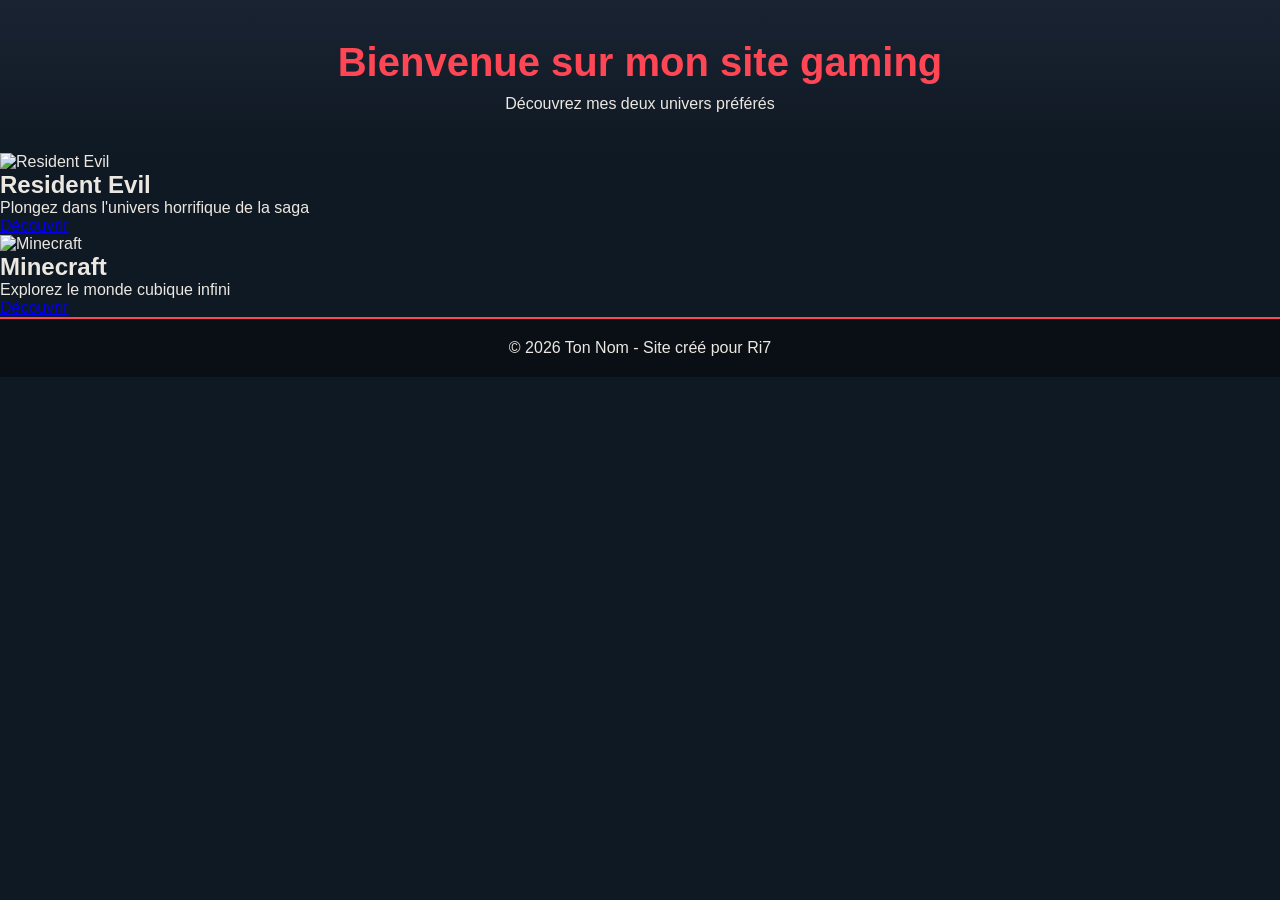
==== index.html @ 4b8ec7ff "footer" ====
<!DOCTYPE html>
<html lang="fr">
<head>
    <meta charset="UTF-8">
    <meta name="viewport" content="width=device-width, initial-scale=1.0">
    <title>Accueil - Mon Site Gaming</title>
    <link rel="stylesheet" href="./assets/css/style.css">
</head>
<body>
     <header>
        <h1>Bienvenue sur mon site gaming</h1>
        <p>Découvrez mes deux univers préférés</p>
        
    </header>
    <main class="games-grid">
        <article class="game-card">
            <img src="images/resident-evil.jpg" alt="Resident Evil">
            <div class="game-info">
                <h2>Resident Evil</h2>
                <p>Plongez dans l'univers horrifique de la saga</p>
                <a href="resident-evil.html" class="btn">Découvrir</a>
            </div>
        </article>

        <article class="game-card">
            <img src="images/minecraft.jpg" alt="Minecraft">
            <div class="game-info">
                <h2>Minecraft</h2>
                <p>Explorez le monde cubique infini</p>
                <a href="minecraft.html" class="btn">Découvrir</a>
            </div>
        </article>
    </main>
<footer>
        <p>© 2026 Ton Nom - Site créé pour Ri7</p>
    </footer>
    
    
</body>
</html>
---- assets/css/style.css ----
* {
    margin: 0;
    padding: 0;
    box-sizing: border-box;
}


body {
    font-family: Arial, sans-serif;
    background: #0f1923;
    color: #ece8e1;
    min-height: 100vh;
    display: flex;
    flex-direction: column;
}

header {
    text-align: center;
    padding: 40px 20px;
    background: linear-gradient(to bottom, #1a2332, #0f1923);
}

header h1 {
    font-size: 2.5rem;
    margin-bottom: 10px;
    color: #ff4655;
}

footer {
    text-align: center;
    padding: 20px;
    background: #0a0f16;
    border-top: 2px solid #ff4655;
}
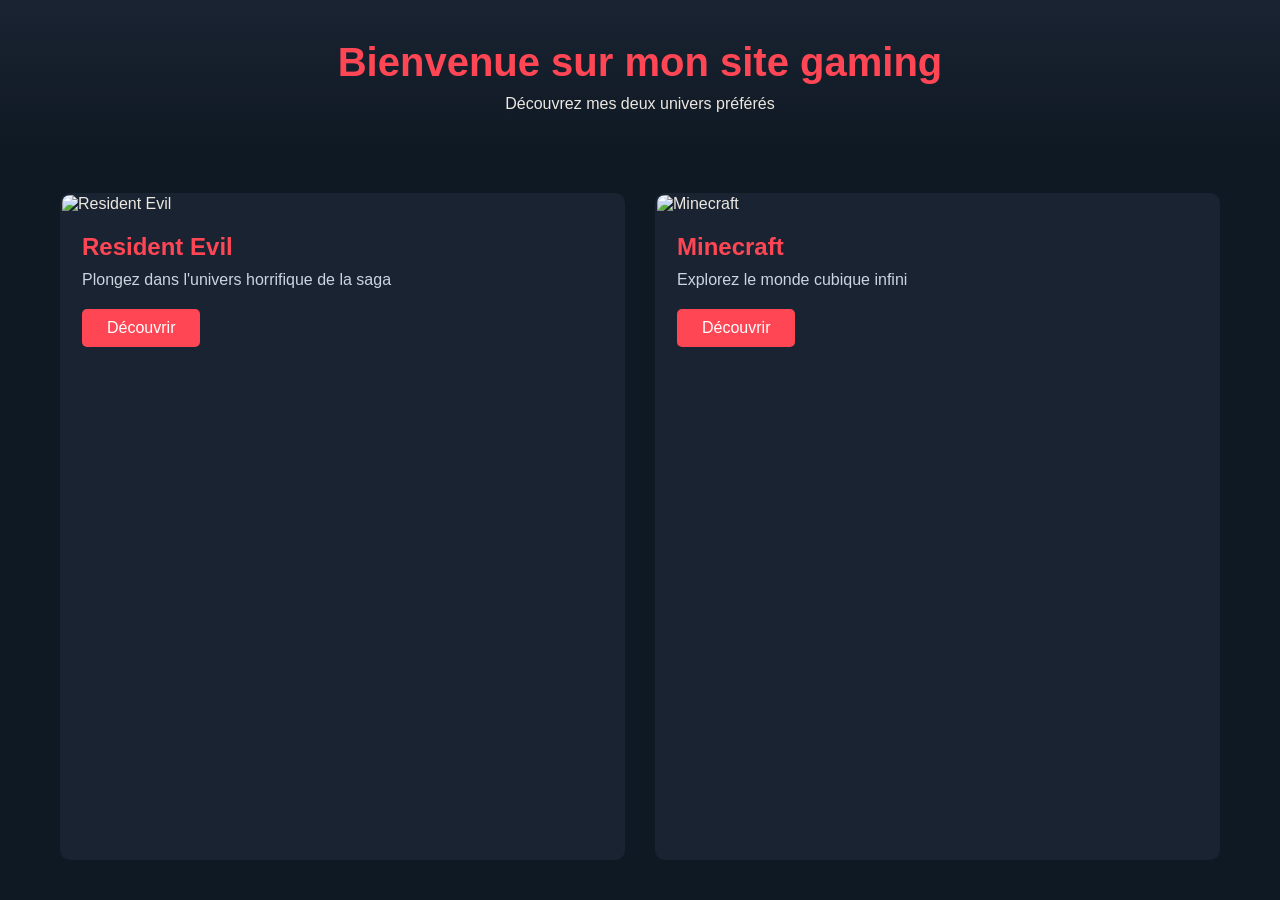
==== commit 1472c3e7: "content" ====
--- a/index.html
+++ b/index.html
@@ -1,16 +1,18 @@
 <!DOCTYPE html>
 <html lang="fr">
+
 <head>
     <meta charset="UTF-8">
     <meta name="viewport" content="width=device-width, initial-scale=1.0">
     <title>Accueil - Mon Site Gaming</title>
     <link rel="stylesheet" href="./assets/css/style.css">
 </head>
+
 <body>
-     <header>
+    <header>
         <h1>Bienvenue sur mon site gaming</h1>
         <p>Découvrez mes deux univers préférés</p>
-        
+
     </header>
     <main class="games-grid">
         <article class="game-card">
@@ -31,10 +33,7 @@
             </div>
         </article>
     </main>
-<footer>
-        <p>© 2026 Ton Nom - Site créé pour Ri7</p>
-    </footer>
-    
-    
+
 </body>
+
 </html>
--- a/assets/css/style.css
+++ b/assets/css/style.css
@@ -3,7 +3,6 @@
     padding: 0;
     box-sizing: border-box;
 }
-
 
 body {
     font-family: Arial, sans-serif;
@@ -26,9 +25,63 @@
     color: #ff4655;
 }
 
-footer {
-    text-align: center;
+main {
+    flex: 1;
+    padding: 40px 20px;
+    max-width: 1200px;
+    margin: 0 auto;
+    width: 100%;
+}
+
+.games-grid {
+    display: grid;
+    grid-template-columns: repeat(auto-fit, minmax(300px, 1fr));
+    gap: 30px;
+}
+
+.game-card {
+    background: #1a2332;
+    border-radius: 10px;
+    overflow: hidden;
+    transition: transform 0.3s;
+    border: 2px solid transparent;
+}
+
+.game-card:hover {
+    transform: translateY(-10px);
+    border-color: #ff4655;
+}
+
+.game-card img {
+    width: 100%;
+    height: 250px;
+    object-fit: cover;
+}
+
+.game-info {
     padding: 20px;
-    background: #0a0f16;
-    border-top: 2px solid #ff4655;
+}
+
+.game-info h2 {
+    color: #ff4655;
+    margin-bottom: 10px;
+}
+
+.game-info p {
+    margin-bottom: 20px;
+    color: #cbd5e1;
+}
+
+.btn {
+    display: inline-block;
+    background: #ff4655;
+    color: #fff;
+    padding: 10px 25px;
+    text-decoration: none;
+    border-radius: 5px;
+    transition: background 0.3s;
+}
+
+.btn:hover {
+    background: #e63946;
 }
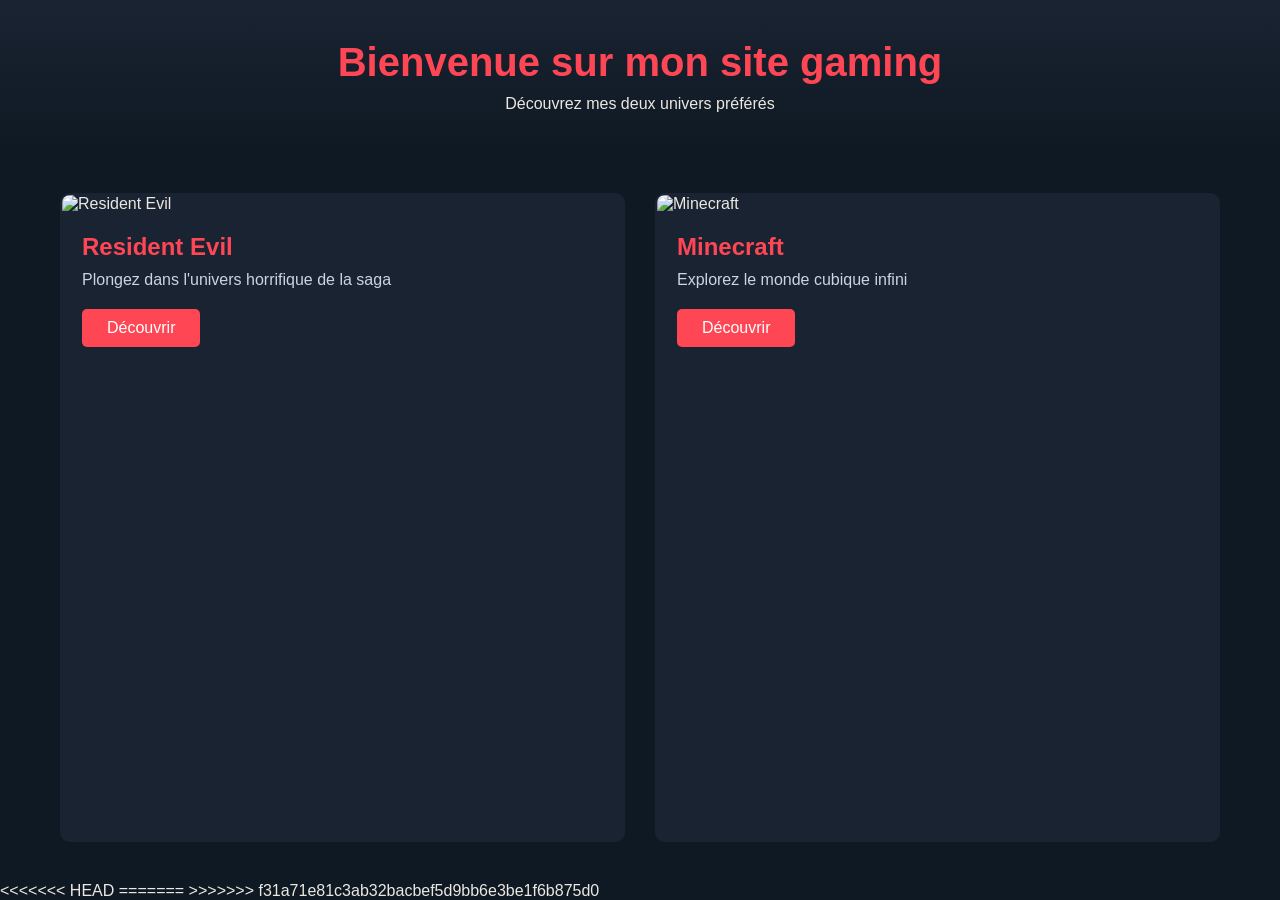
==== commit b257459a: "content" ====
--- a/index.html
+++ b/index.html
@@ -35,5 +35,8 @@
     </main>
 
 </body>
+<<<<<<< HEAD
 
+=======
+>>>>>>> f31a71e81c3ab32bacbef5d9bb6e3be1f6b875d0
 </html>
--- a/assets/css/style.css
+++ b/assets/css/style.css
@@ -84,4 +84,4 @@
 
 .btn:hover {
     background: #e63946;
-}+}
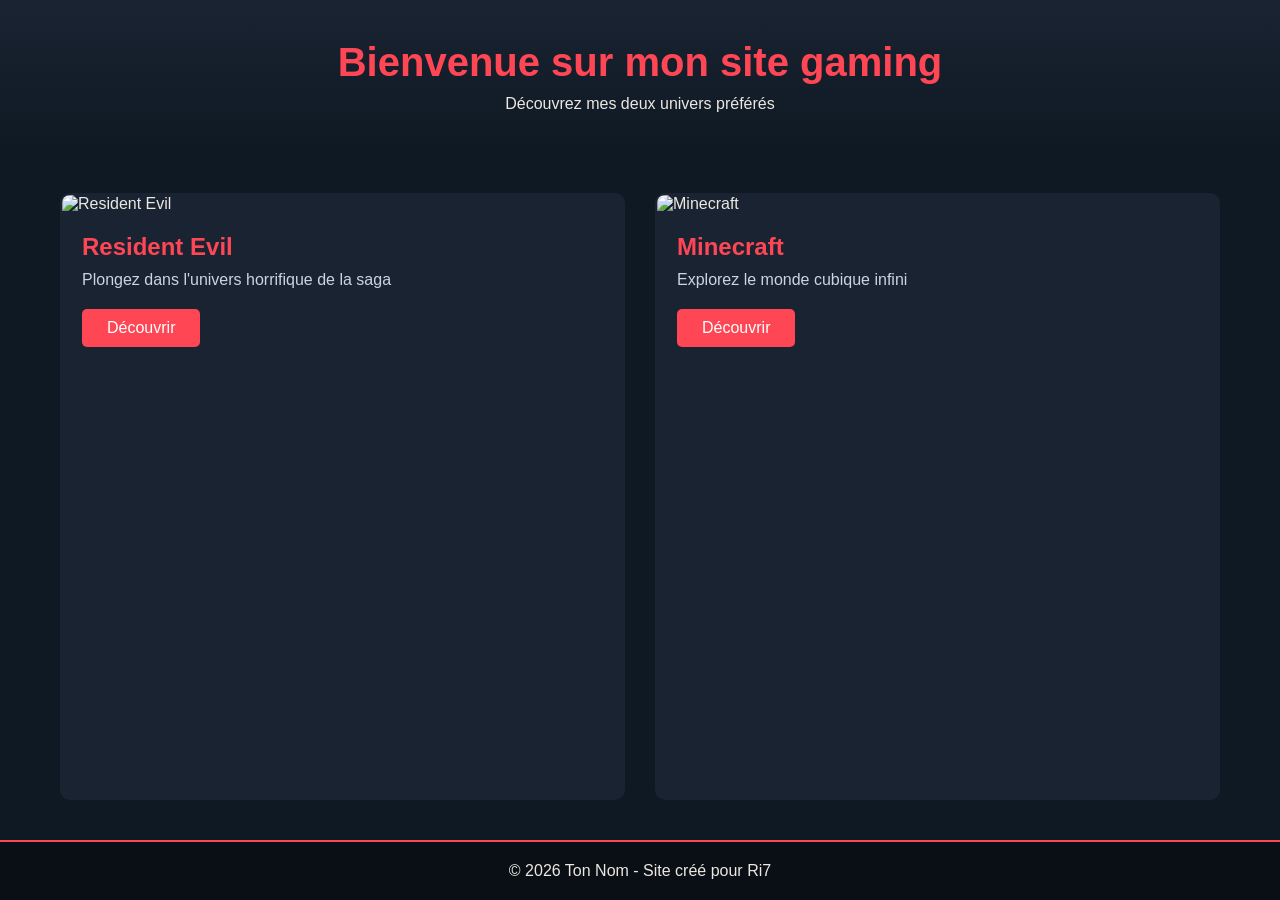
==== commit 51908e05: "header+content+footer" ====
--- a/index.html
+++ b/index.html
@@ -33,10 +33,10 @@
             </div>
         </article>
     </main>
-
+<footer>
+        <p>© 2026 Ton Nom - Site créé pour Ri7</p>
+    </footer>
+    
+    
 </body>
-<<<<<<< HEAD
-
-=======
->>>>>>> f31a71e81c3ab32bacbef5d9bb6e3be1f6b875d0
 </html>
--- a/assets/css/style.css
+++ b/assets/css/style.css
@@ -25,6 +25,12 @@
     color: #ff4655;
 }
 
+footer {
+    text-align: center;
+    padding: 20px;
+    background: #0a0f16;
+    border-top: 2px solid #ff4655;
+}
 main {
     flex: 1;
     padding: 40px 20px;
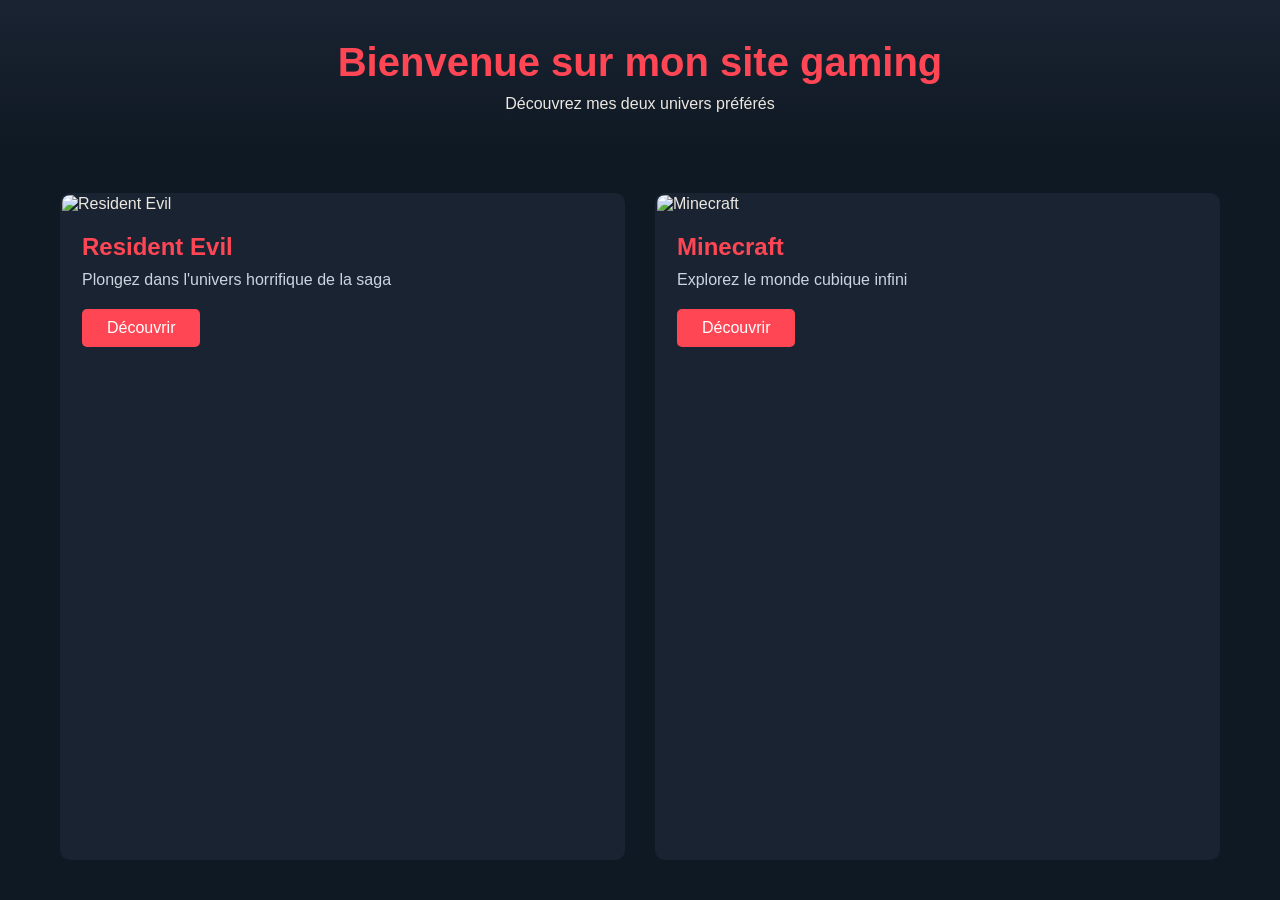
==== commit b6635fcf: "contentindex" ====
--- a/index.html
+++ b/index.html
@@ -33,10 +33,7 @@
             </div>
         </article>
     </main>
-<footer>
-        <p>© 2026 Ton Nom - Site créé pour Ri7</p>
-    </footer>
-    
-    
+
 </body>
+
 </html>
--- a/assets/css/style.css
+++ b/assets/css/style.css
@@ -3,6 +3,7 @@
     padding: 0;
     box-sizing: border-box;
 }
+
 
 body {
     font-family: Arial, sans-serif;
@@ -25,12 +26,6 @@
     color: #ff4655;
 }
 
-footer {
-    text-align: center;
-    padding: 20px;
-    background: #0a0f16;
-    border-top: 2px solid #ff4655;
-}
 main {
     flex: 1;
     padding: 40px 20px;
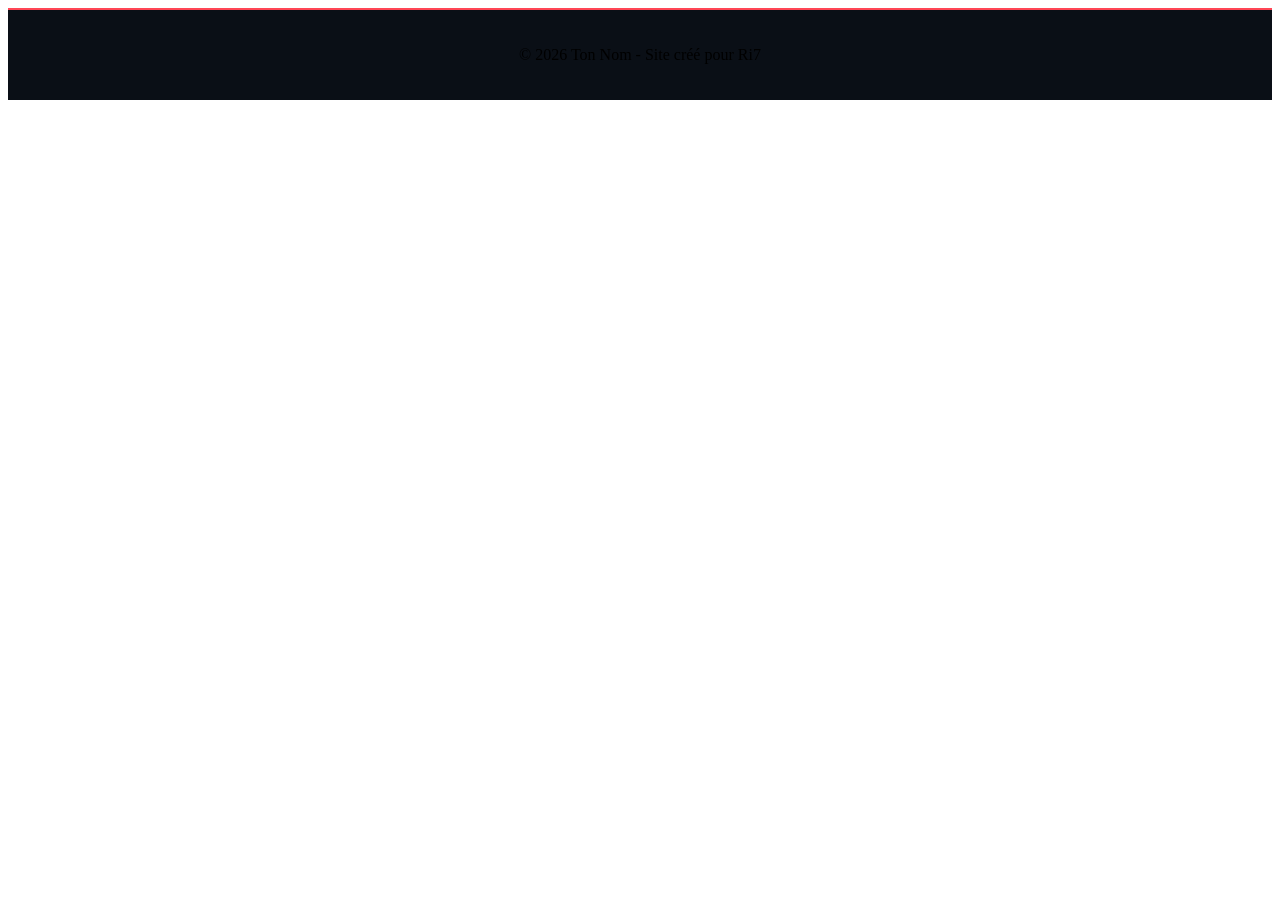
==== commit 33ebbbc8: "footerindex" ====
--- a/index.html
+++ b/index.html
@@ -1,39 +1,17 @@
 <!DOCTYPE html>
 <html lang="fr">
-
 <head>
     <meta charset="UTF-8">
     <meta name="viewport" content="width=device-width, initial-scale=1.0">
     <title>Accueil - Mon Site Gaming</title>
     <link rel="stylesheet" href="./assets/css/style.css">
 </head>
-
 <body>
-    <header>
-        <h1>Bienvenue sur mon site gaming</h1>
-        <p>Découvrez mes deux univers préférés</p>
-
-    </header>
-    <main class="games-grid">
-        <article class="game-card">
-            <img src="images/resident-evil.jpg" alt="Resident Evil">
-            <div class="game-info">
-                <h2>Resident Evil</h2>
-                <p>Plongez dans l'univers horrifique de la saga</p>
-                <a href="resident-evil.html" class="btn">Découvrir</a>
-            </div>
-        </article>
-
-        <article class="game-card">
-            <img src="images/minecraft.jpg" alt="Minecraft">
-            <div class="game-info">
-                <h2>Minecraft</h2>
-                <p>Explorez le monde cubique infini</p>
-                <a href="minecraft.html" class="btn">Découvrir</a>
-            </div>
-        </article>
-    </main>
-
+    
+<footer>
+        <p>© 2026 Ton Nom - Site créé pour Ri7</p>
+    </footer>
+    
+    
 </body>
-
 </html>
--- a/assets/css/style.css
+++ b/assets/css/style.css
@@ -1,88 +1,7 @@
-* {
-    margin: 0;
-    padding: 0;
-    box-sizing: border-box;
-}
 
-
-body {
-    font-family: Arial, sans-serif;
-    background: #0f1923;
-    color: #ece8e1;
-    min-height: 100vh;
-    display: flex;
-    flex-direction: column;
-}
-
-header {
+footer {
     text-align: center;
-    padding: 40px 20px;
-    background: linear-gradient(to bottom, #1a2332, #0f1923);
-}
-
-header h1 {
-    font-size: 2.5rem;
-    margin-bottom: 10px;
-    color: #ff4655;
-}
-
-main {
-    flex: 1;
-    padding: 40px 20px;
-    max-width: 1200px;
-    margin: 0 auto;
-    width: 100%;
-}
-
-.games-grid {
-    display: grid;
-    grid-template-columns: repeat(auto-fit, minmax(300px, 1fr));
-    gap: 30px;
-}
-
-.game-card {
-    background: #1a2332;
-    border-radius: 10px;
-    overflow: hidden;
-    transition: transform 0.3s;
-    border: 2px solid transparent;
-}
-
-.game-card:hover {
-    transform: translateY(-10px);
-    border-color: #ff4655;
-}
-
-.game-card img {
-    width: 100%;
-    height: 250px;
-    object-fit: cover;
-}
-
-.game-info {
     padding: 20px;
-}
-
-.game-info h2 {
-    color: #ff4655;
-    margin-bottom: 10px;
-}
-
-.game-info p {
-    margin-bottom: 20px;
-    color: #cbd5e1;
-}
-
-.btn {
-    display: inline-block;
-    background: #ff4655;
-    color: #fff;
-    padding: 10px 25px;
-    text-decoration: none;
-    border-radius: 5px;
-    transition: background 0.3s;
-}
-
-.btn:hover {
-    background: #e63946;
-}
+    background: #0a0f16;
+    border-top: 2px solid #ff4655;
+}
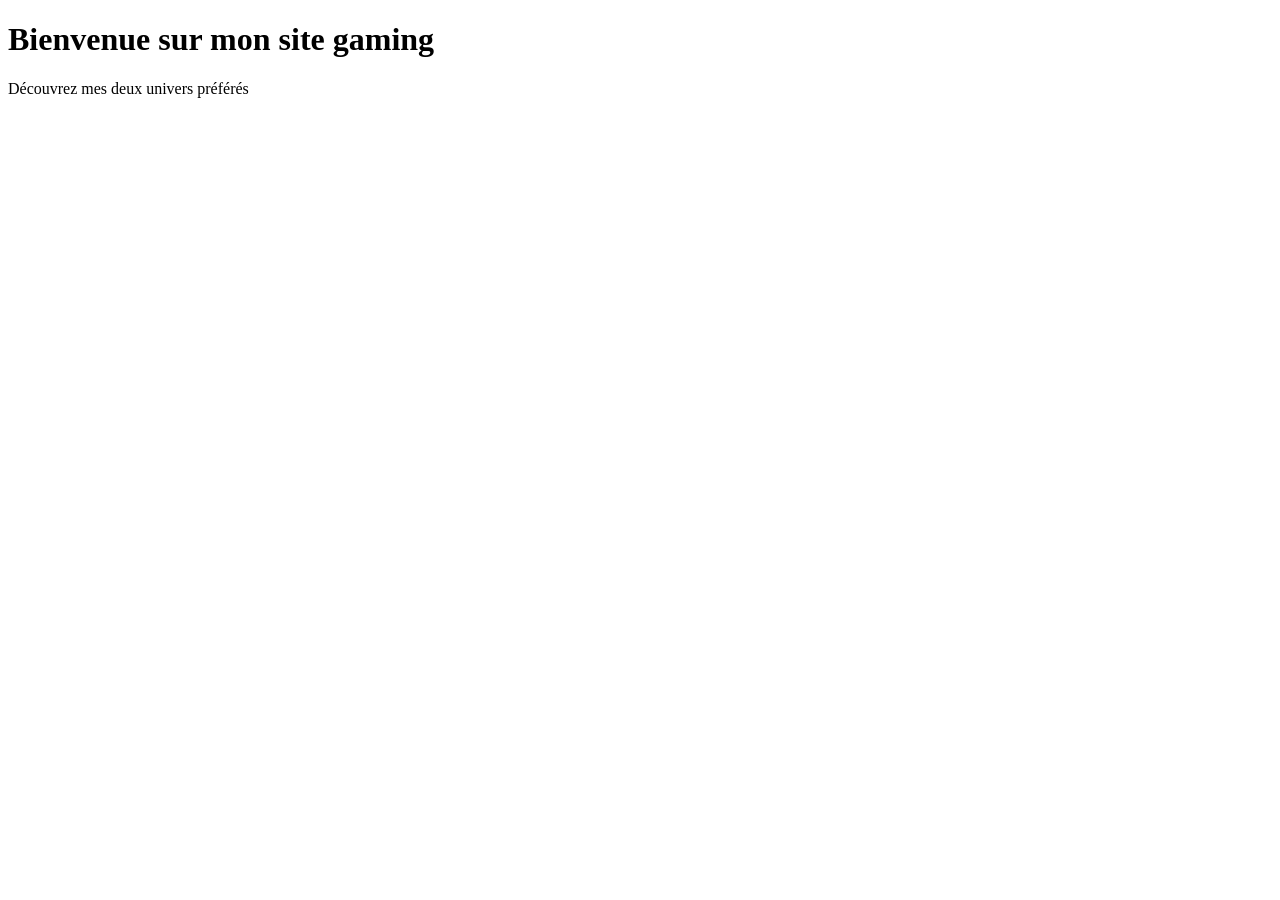
==== commit 3b18c181: "headerindex" ====
--- a/index.html
+++ b/index.html
@@ -4,14 +4,13 @@
     <meta charset="UTF-8">
     <meta name="viewport" content="width=device-width, initial-scale=1.0">
     <title>Accueil - Mon Site Gaming</title>
-    <link rel="stylesheet" href="./assets/css/style.css">
+    <link rel="stylesheet" href="style.css">
 </head>
 <body>
-    
-<footer>
-        <p>© 2026 Ton Nom - Site créé pour Ri7</p>
-    </footer>
-    
+     <header>
+        <h1>Bienvenue sur mon site gaming</h1>
+        <p>Découvrez mes deux univers préférés</p>
+    </header>
     
 </body>
 </html>
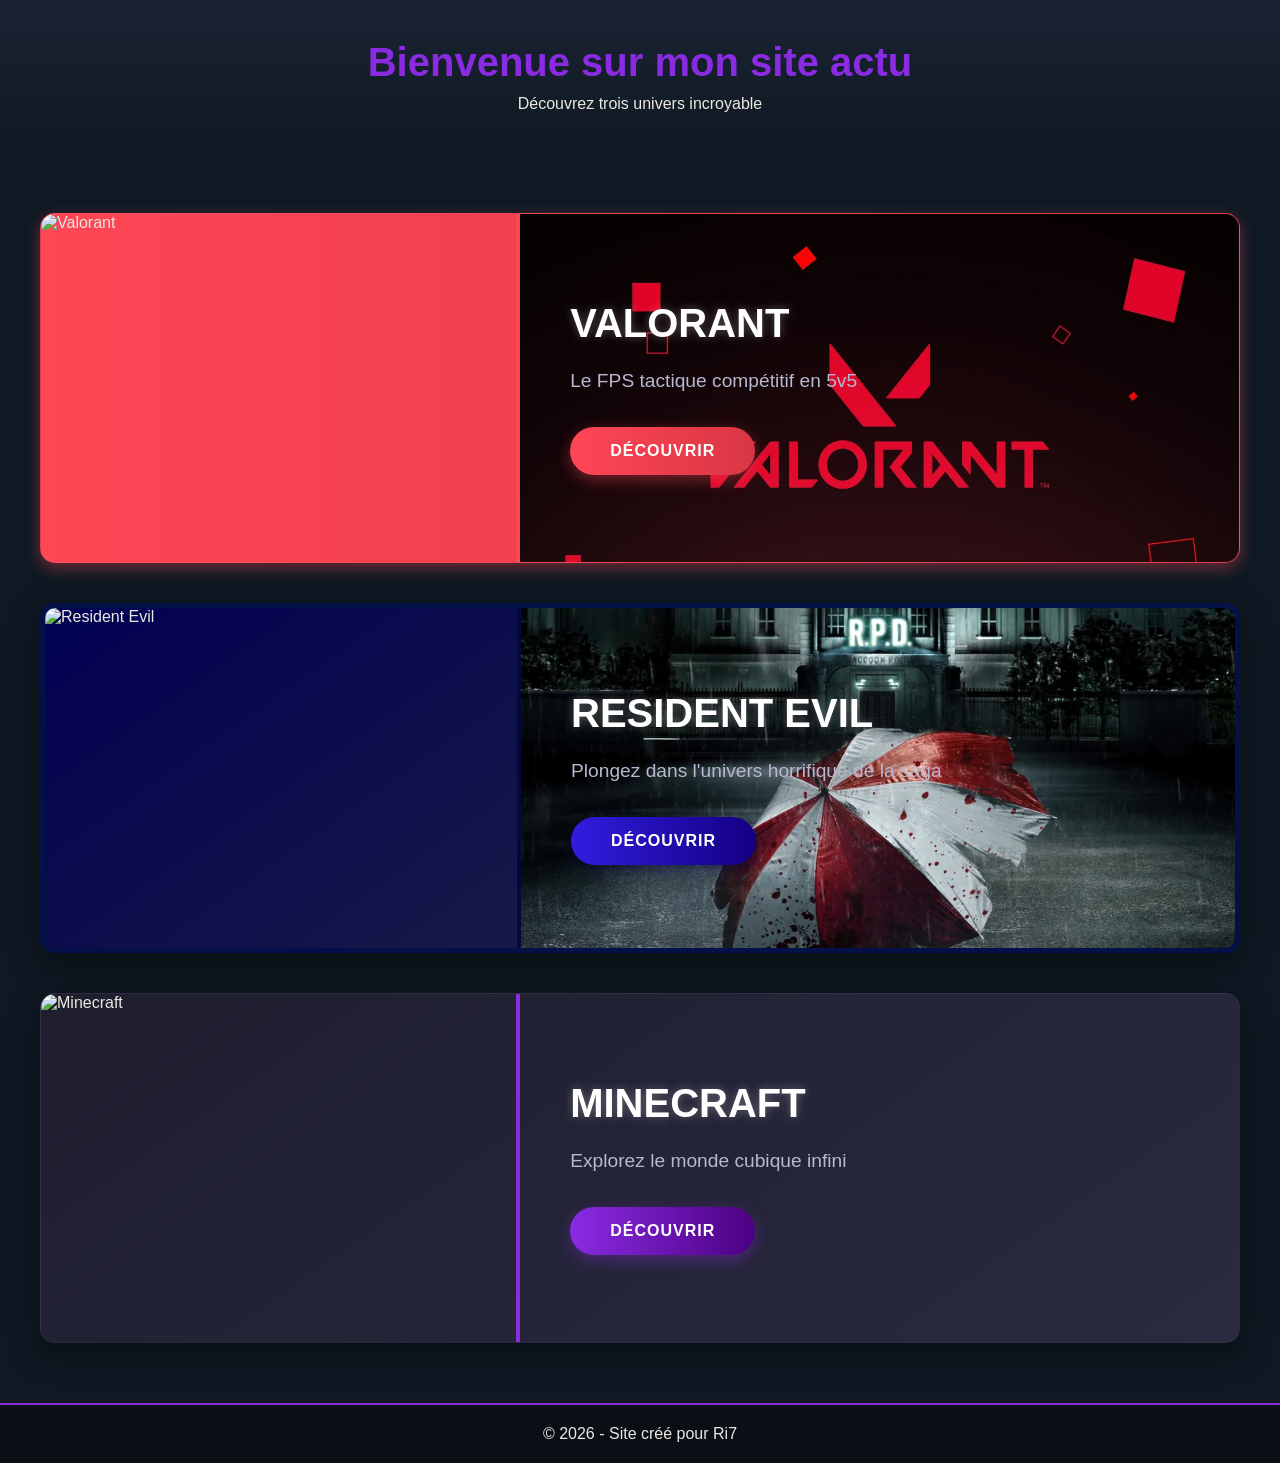
==== commit bca05183: "ajout index et css" ====
--- a/index.html
+++ b/index.html
@@ -1,16 +1,51 @@
 <!DOCTYPE html>
 <html lang="fr">
+
 <head>
     <meta charset="UTF-8">
     <meta name="viewport" content="width=device-width, initial-scale=1.0">
-    <title>Accueil - Mon Site Gaming</title>
-    <link rel="stylesheet" href="style.css">
+    <title>Accueil - Mon Site Actu</title>
+    <link rel="stylesheet" href="./assets/css/style.css">
 </head>
+
 <body>
-     <header>
-        <h1>Bienvenue sur mon site gaming</h1>
-        <p>Découvrez mes deux univers préférés</p>
+    <header>
+        <h1>Bienvenue sur mon site actu</h1>
+        <p>Découvrez trois univers incroyable</p>
+
     </header>
+    <main class="games-grid">
+        <article class="game-card VAL">
+        <img src="https://images7.alphacoders.com/108/1081001.jpg" alt="Valorant">
+        <div class="game-info VL">
+            <h2>Valorant</h2>
+            <p>Le FPS tactique compétitif en 5v5</p>
+            <a href="Valorant.html" class="btn VALO">Découvrir</a>
+        </div>
+    </article>
+
+        <article class="game-card RES">
+            <img src="https://media.discordapp.net/attachments/1470791851282792490/1470792212785790997/liste_des_jeux_res.jpeg?ex=698c957d&is=698b43fd&hm=cf07cc23e94a35a75105359469ffe60677b627a0848e1e2828172240fbebdc5f&=&format=webp&width=1423&height=800" alt="Resident Evil">
+            <div class="game-info RE">
+                <h2>Resident Evil</h2>
+                <p>Plongez dans l'univers horrifique de la saga</p>
+                <a href="RE.html" class="btn RESI">Découvrir</a>
+            </div>
+        </article>
+
+        <article class="game-card">
+            <img src="images/minecraft.jpg" alt="Minecraft">
+            <div class="game-info">
+                <h2>Minecraft</h2>
+                <p>Explorez le monde cubique infini</p>
+                <a href="minecraft.html" class="btn">Découvrir</a>
+            </div>
+        </article>
+    </main>
+<footer>
+        <p>© 2026 - Site créé pour Ri7</p>
+    </footer>
+    
     
 </body>
 </html>
--- a/assets/css/style.css
+++ b/assets/css/style.css
@@ -0,0 +1,505 @@
+* {
+    margin: 0;
+    padding: 0;
+    box-sizing: border-box;
+}
+
+body {
+    font-family: Arial, sans-serif;
+    background: #0f1923;
+    color: #ece8e1;
+    min-height: 100vh;
+    display: flex;
+    flex-direction: column;
+}
+
+header {
+    text-align: center;
+    padding: 40px 20px;
+    background: linear-gradient(to bottom, #1a2332, #0f1923);
+}
+
+header h1 {
+    font-size: 2.5rem;
+    margin-bottom: 10px;
+    color: #8a2be2;
+}
+
+footer {
+    text-align: center;
+    padding: 20px;
+    background: #0a0f16;
+    border-top: 2px solid #8a2be2;
+}
+
+main {
+    flex: 1;
+    padding: 40px 20px;
+    max-width: 1200px;
+    margin: 0 auto;
+    width: 100%;
+}
+
+.games-grid {
+    display: flex;
+    flex-direction: column;
+    gap: 40px; 
+    max-width: 1400px; 
+    margin: 60px auto;
+    padding: 0 40px;
+}
+
+.game-card {
+    background: linear-gradient(145deg, #1e1e2f, #2a2a40);
+    border-radius: 15px;
+    overflow: hidden;
+    box-shadow: 0 10px 30px rgba(0, 0, 0, 0.5);
+    transition: transform 0.4s cubic-bezier(0.175, 0.885, 0.32, 1.275), box-shadow 0.4s ease;
+    border: 1px solid rgba(255, 255, 255, 0.05);
+    display: grid;
+    grid-template-columns: 1fr 1.5fr; 
+    min-height: 350px; 
+}
+
+.VAL {
+     background: linear-gradient(90deg, #ff4655, #d93644);
+     box-shadow: 0 5px 15px rgba(255, 70, 85, 0.4);
+}
+
+.RES {
+    background: linear-gradient(145deg, #010153, #2a2a40);
+    border: 5px solid rgba(4, 17, 73, 0.959);
+}
+
+.RES:hover {
+    border-color: #15045e;
+}
+.game-card:hover {
+    transform: translateY(-10px);
+}
+
+.game-card img {
+    width: 100%;
+    height: 100%; 
+    object-fit: cover;
+    border-right: 4px solid #8a2be2; 
+    transition: filter 0.3s;
+}
+
+.VAL img {
+    border-right: 4px solid #ff4655;
+}
+
+.RES img {
+    border-right: 4px solid #03093b; 
+}
+
+.game-info {
+    padding: 50px;
+    display: flex;
+    flex-direction: column;
+    justify-content: center; 
+}
+
+.RE {
+    background-image: url("../image/Umbrella.webp") ;
+    background-size: cover;
+}
+
+.VL {
+   background-image: url("../image/maxresdefault.jpg") ; 
+   background-size: cover;
+
+}
+
+.game-info h2 {
+    font-size: 2.5rem;
+    margin-bottom: 20px;
+    text-transform: uppercase;
+    color: #fff;
+    text-shadow: 0 0 10px rgba(255, 255, 255, 0.3);
+}
+
+.game-info p {
+    font-size: 1.2rem;
+    color: #b8b8d0;
+    margin-bottom: 30px;
+    line-height: 1.6;
+}
+
+.btn {
+    display: inline-block;
+    padding: 15px 40px;
+    background: linear-gradient(90deg, #8a2be2, #4b0082);
+    color: white;
+    text-decoration: none;
+    font-weight: 800;
+    border-radius: 50px;
+    text-transform: uppercase;
+    letter-spacing: 1px;
+    box-shadow: 0 5px 15px rgba(138, 43, 226, 0.4);
+    transition: all 0.3s ease;
+    align-self: flex-start;
+}
+
+.RESI {
+    background: linear-gradient(90deg, #311ddf, #140082);
+    box-shadow: 0 5px 15px rgba(10, 1, 83, 0.4);
+}
+
+.VALO {
+     background: linear-gradient(90deg, #ff4655, #d93644);
+     box-shadow: 0 5px 15px rgba(255, 70, 85, 0.4);
+}
+
+.VALO:hover {
+    background: linear-gradient(90deg, #fc4b5a, #dd3d4a);
+     box-shadow: 0 5px 15px rgba(253, 72, 87, 0.4);
+     transform: translateY(-2px);
+}
+
+.RESI:hover {
+    background: linear-gradient(90deg, #3a27e6, #1901a1);
+    box-shadow: 0 5px 15px rgba(10, 1, 83, 0.4);
+    transform: translateY(-2px);
+}
+
+/* --- NAVBAR VALORANT --- */
+.val-navbar {
+    background-color: #0f1923;
+    /* Noir Valorant */
+    border-bottom: 1px solid #333;
+    padding: 0 40px;
+    height: 80px;
+    display: flex;
+    align-items: center;
+    position: sticky;
+    top: 0;
+    z-index: 1000;
+}
+
+.nav-container {
+    width: 100%;
+    max-width: 1400px;
+    margin: 0 auto;
+    display: flex;
+    justify-content: space-between;
+    align-items: center;
+}
+
+.nav-links {
+    display: flex;
+    gap: 30px;
+}
+
+.nav-item {
+    color: #ece8e1;
+    text-decoration: none;
+    font-weight: bold;
+    font-size: 0.9rem;
+    text-transform: uppercase;
+    position: relative;
+    padding: 10px 0;
+    transition: color 0.3s;
+}
+
+.nav-item:hover,
+.nav-item.active {
+    color: #ff4655;
+}
+
+/* Petit trait rouge au survol */
+.nav-item::after {
+    content: '';
+    position: absolute;
+    width: 0;
+    height: 3px;
+    bottom: 0;
+    left: 0;
+    background-color: #ff4655;
+    transition: width 0.3s;
+}
+
+.nav-item:hover::after,
+.nav-item.active::after {
+    width: 100%;
+}
+
+.burger-menu {
+    display: none;
+    flex-direction: column;
+    gap: 5px;
+    cursor: pointer;
+}
+
+.burger-menu span {
+    width: 25px;
+    height: 3px;
+    background-color: #ece8e1;
+}
+
+/* MOBILE NAV */
+.mobile-nav {
+    position: absolute;
+    top: 80px;
+    left: 0;
+    width: 100%;
+    background-color: #0f1923;
+    border-bottom: 2px solid #ff4655;
+    display: none;
+    flex-direction: column;
+    padding: 20px;
+    text-align: center;
+}
+
+.mobile-nav.open {
+    display: flex;
+}
+
+.mobile-nav a {
+    color: #ece8e1;
+    text-decoration: none;
+    padding: 15px;
+    font-weight: bold;
+    text-transform: uppercase;
+    border-bottom: 1px solid #333;
+}
+
+.mobile-nav a:hover {
+    color: #ff4655;
+}
+
+/* --- PAGE ACTUS (Code complet) --- */
+.news-container {
+    max-width: 1200px;
+    margin: 0 auto;
+    padding: 60px 20px;
+    color: #ece8e1;
+}
+
+.section-title {
+    font-size: 3.5rem;
+    font-weight: 900;
+    margin-bottom: 50px;
+    letter-spacing: -2px;
+    color: #ece8e1;
+    border-left: 8px solid #ff4655;
+    padding-left: 30px;
+    text-transform: uppercase;
+}
+
+/* --- HERO (Gros Article) --- */
+.news-hero {
+    display: grid;
+    grid-template-columns: 1.5fr 1fr;
+    gap: 0;
+    background: #1a2332;
+    margin-bottom: 70px;
+    border: 1px solid #333;
+    box-shadow: 0 10px 30px rgba(0, 0, 0, 0.5);
+    transition: all 0.3s ease;
+}
+
+.news-hero:hover {
+    transform: translateY(-5px);
+    border-color: #ff4655;
+    box-shadow: 0 15px 40px rgba(255, 70, 85, 0.2);
+}
+
+.news-image-wrapper {
+    position: relative;
+    overflow: hidden;
+    height: 450px;
+}
+
+.news-image-wrapper img {
+    width: 100%;
+    height: 100%;
+    object-fit: cover;
+    transition: transform 0.5s ease;
+}
+
+.news-hero:hover .news-image-wrapper img {
+    transform: scale(1.05);
+}
+
+.news-tag {
+    position: absolute;
+    top: 20px;
+    left: 20px;
+    background: #ff4655;
+    color: white;
+    padding: 5px 15px;
+    font-weight: bold;
+    text-transform: uppercase;
+    font-size: 0.9rem;
+}
+
+.news-content {
+    padding: 50px;
+    display: flex;
+    flex-direction: column;
+    justify-content: center;
+    border-left: 1px solid #333;
+}
+
+.news-date {
+    color: #ff4655;
+    font-weight: bold;
+    font-size: 0.9rem;
+    margin-bottom: 10px;
+    display: block;
+}
+
+.news-content h3 {
+    font-size: 2.5rem;
+    margin-bottom: 20px;
+    line-height: 1.1;
+    text-transform: uppercase;
+}
+
+.news-content p {
+    color: #8b9bb4;
+    line-height: 1.6;
+    margin-bottom: 30px;
+}
+
+.btn-read {
+    display: inline-block;
+    background: #ece8e1;
+    color: #0f1923;
+    padding: 15px 30px;
+    text-decoration: none;
+    font-weight: bold;
+    text-transform: uppercase;
+    align-self: flex-start;
+    transition: all 0.2s;
+}
+
+.btn-read:hover {
+    background: #ff4655;
+    color: white;
+}
+
+/* --- GRID (Petits Articles) --- */
+.news-grid {
+    display: grid;
+    grid-template-columns: repeat(auto-fit, minmax(300px, 1fr));
+    gap: 30px;
+}
+
+.news-card {
+    background: #1a2332;
+    border: 1px solid #333;
+    transition: transform 0.3s;
+}
+
+.news-card:hover {
+    transform: translateY(-5px);
+    border-color: #ff4655;
+}
+
+.card-image {
+    height: 200px;
+    overflow: hidden;
+}
+
+.card-image img {
+    width: 100%;
+    height: 100%;
+    object-fit: cover;
+    transition: transform 0.3s;
+}
+
+.news-card:hover .card-image img {
+    transform: scale(1.05);
+}
+
+.card-content {
+    padding: 25px;
+}
+
+.news-tag-small {
+    background: rgba(255, 70, 85, 0.1);
+    color: #ff4655;
+    padding: 4px 8px;
+    font-size: 0.75rem;
+    font-weight: bold;
+    text-transform: uppercase;
+    margin-right: 10px;
+}
+
+.card-content h4 {
+    font-size: 1.5rem;
+    margin: 15px 0 10px;
+    text-transform: uppercase;
+    color: #ece8e1;
+}
+
+.card-content p {
+    color: #8b9bb4;
+    font-size: 0.95rem;
+    margin-bottom: 20px;
+    line-height: 1.5;
+}
+
+.link-arrow {
+    color: #ece8e1;
+    text-decoration: none;
+    font-weight: bold;
+    text-transform: uppercase;
+    font-size: 0.9rem;
+    transition: color 0.2s;
+}
+
+.link-arrow:hover {
+    color: #ff4655;
+}
+
+/* --- RESPONSIVE MOBILE --- */
+@media (max-width: 900px) {
+    .nav-links {
+        display: none;
+    }
+
+    .burger-menu {
+        display: flex;
+    }
+
+    .val-navbar {
+        padding: 0 20px;
+    }
+
+    .news-hero {
+        grid-template-columns: 1fr;
+    }
+
+    .news-image-wrapper {
+        height: 250px;
+    }
+
+    .news-content {
+        padding: 30px;
+        border-left: none;
+        border-top: 1px solid #333;
+    }
+
+    .section-title {
+        font-size: 2.5rem;
+    }
+
+    .game-card {
+        grid-template-columns: 1fr; 
+        min-height: auto;
+    }
+    
+    .game-card img {
+        height: 250px;
+        border-right: none;
+        border-bottom: 4px solid #8a2be2;
+    }
+    
+    .game-info {
+        padding: 30px;
+    }
+}
